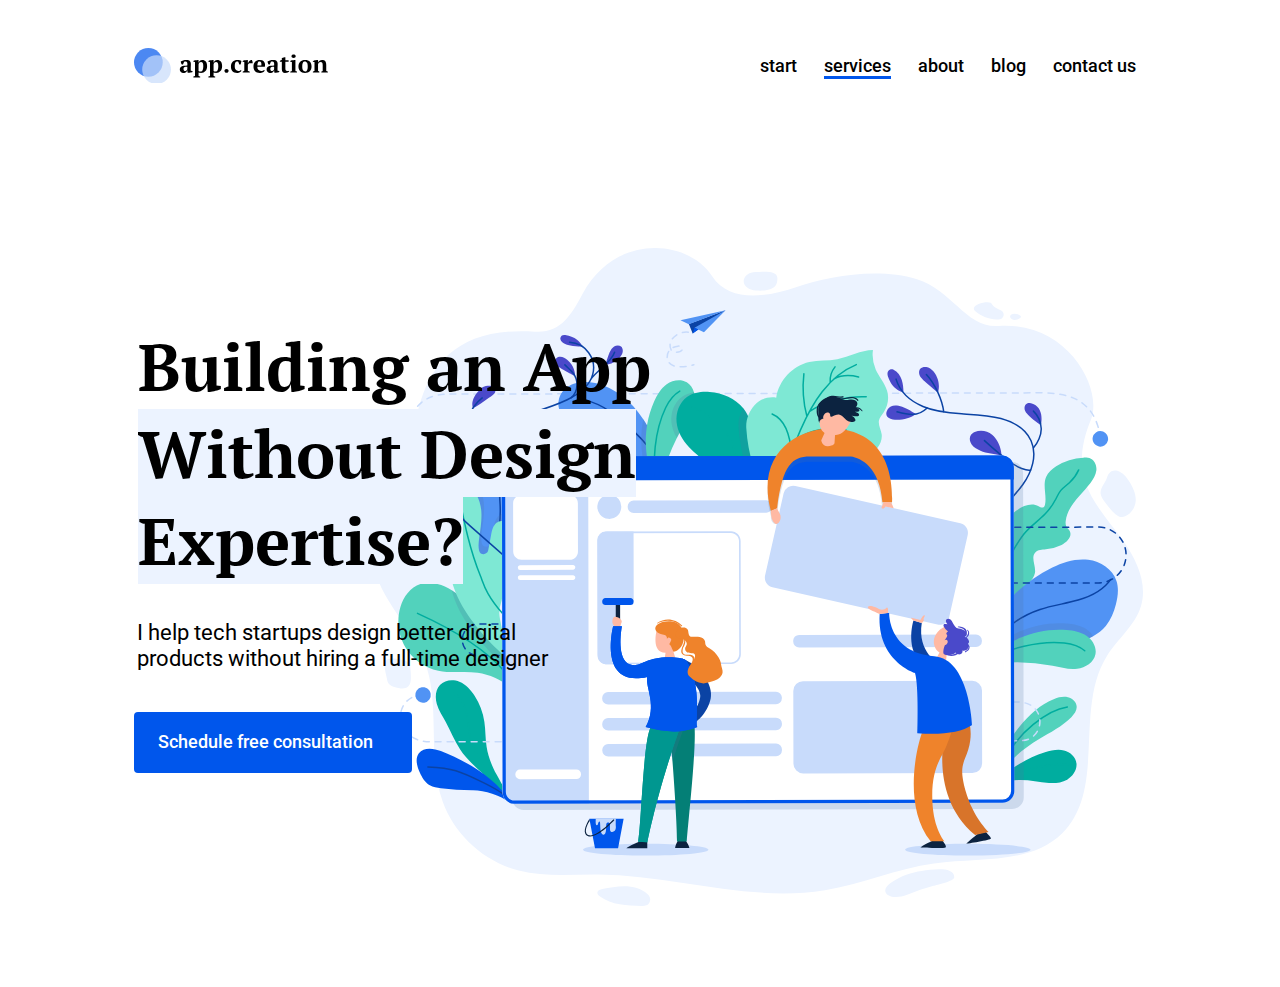
==== index.html @ 14b36df2 "исправлены ошибки" ====
<!DOCTYPE html>
<html>
<head>
  <meta charset="utf-8">
  <meta name="viewport" content="width=device-width, initial-scale=1">
  <title>app.creation</title>
  <link rel="stylesheet" href="https://fonts.googleapis.com/css2?family=Roboto:wght@400;500;700&display=swap" rel="stylesheet">
  <link rel="stylesheet" href="https://fonts.googleapis.com/css2?family=PT+Serif:wght@400;700&display=swap" rel="stylesheet">
  <link rel="stylesheet" href="fonts.css">
  <link rel="stylesheet" href="styles.css">
</head>
  <body>
    <div class="wrapper">
   <header class="header">
          <!--<div class="logo">app.creation</div>-->
          <div class="logo"></div>
          <nav class="menu">
               <a class="menu__item" href="#">start</a>
               <a class="menu__item menu__item_active" href="#">services</a>
               <a class="menu__item" href="#">about</a>
               <a class="menu__item" href="#">blog</a>
               <a class="menu__item" href="#">contact us</a>
         </nav>
   </header>
    <section class="main">
                <h1 class="main__title">Building an App
                  <span class="main__title-text_highlight">
                    Without Design Expertise?
                  </span>
                </h1>
                <p class="main__subtitle">I help tech startups design better digital products without hiring a&nbsp;full-time designer</p>
                <a class="main__button" href="#">
                  Schedule free consultation
                </a>
     </section>
   </div>
   </body>
</html>
---- fonts.css ----
@font-face {
    font-family: 'pt_serifbold';
    src: url('fonts/ptserif-bold-webfont.woff') format('woff');
    font-weight: normal;
    font-style: normal;

}




@font-face {
    font-family: 'pt_serifbold_italic';
    src: url('fonts/ptserif-bolditalic-webfont.woff') format('woff');
    font-weight: normal;
    font-style: normal;

}




@font-face {
    font-family: 'pt_serifitalic';
    src: url('fonts/ptserif-italic-webfont.woff') format('woff');
    font-weight: normal;
    font-style: normal;

}




@font-face {
    font-family: 'pt_serif';
    src: url('fonts/ptserif-regular-webfont.woff') format('woff');
    font-weight: normal;
    font-style: normal;

}



@font-face {
    font-family: 'robotobold';
    src: url('roboto-bold-webfont.woff') format('woff');
    font-weight: normal;
    font-style: normal;

}




@font-face {
    font-family: 'robotomedium';
    src: url('roboto-medium-webfont.woff') format('woff');
    font-weight: normal;
    font-style: normal;

}




@font-face {
    font-family: 'robotoregular';
    src: url('roboto-regular-webfont.woff') format('woff');
    font-weight: normal;
    font-style: normal;

}
---- styles.css ----
.title{
  font-family: Roboto, sans-serif;
}
.body{
  margin: 0;
}
.wrapper{
  margin: auto;
  width: 80%;
}
.header{
  padding: 40px 0;
  display: flex;
  justify-content: space-between;
  margin-bottom: 125px;
}
.logo{
  //padding: 40px 0;
  //font: bold 24px/31px PT Serif, arial, helvetica, sans-serif;
  width: 195px;
  height: 35px;
  background: url('img/logo.svg');
  background-size: 195px;
}
.menu{
  display: flex;
  align-items: center;
}
.menu__item{
  position: relative;
  margin-right: 27px;
  font: 500 18px/21px Roboto, arial, helvetica, sans-serif;
  color: #000;
  text-decoration: none;
  transition: opacity .5s;
 }
 .menu__item:last-child{
   margin-right: 9.7px;
 }
 .menu__item:after{
   position: absolute;
   display: block;
   content: '';
   left: 0;
   width: 100%;
   height: 3px;
   background: #0056EC;
   opacity: 0;
   transition: opacity .5s;
 }
 .menu__item:hover{
   opacity: 0.5;
 }
.menu__item:hover:after{
  position: absolute;
  display: block;
  content: '';
  left: 0;
  width: 100%;
  height: 3px;
  background: #0056EC;
}
 .menu__item:hover:after, .menu__item_active:after{
   opacity: 1;
 }
 .main{
   margin-right: 3px;
   padding: 75px 60% 206px 0;
   background: top right no-repeat url('img/Frame.svg');
   background-size: 770px;
 }
 .main__title{
   margin: 0 0 42px 4px;
   width:567px;
   height: 255px;
   font: bold 66px/87px PT Serif, arial, helvetica, sans-serif;
 }
 .main__subtitle{
   margin: 0 0 40px 3px;
   width: 455px;
   height: 52px;
   font: 400 22px/26px Roboto, arial, helvetica, sans-serif;
 }
 .main__button{
   width: 230px;
   height: 23px;
   display: inline-block;
   font: 500 18px/21px Roboto, arial, helvetica, sans-serif;
   color: #fff;
   background: #0056EC;
   padding: 19px 24px;
   text-decoration: none;
   border-radius: 4px;
   transition: opacity .5s;
 }
 .main__button:hover{
   opacity:.5;
 }
.main__title-text_highlight{
  background: #ECF3FF;
}
@media(min-width: 1170px){

}
@media(max-width: 768px){
  .menu{
    display: none;
  }
  .logo{
    width: 36px;
    height: 35px;
    background: url('img/logo2.svg');
  }
.header{
  margin-bottom: 28px;
}
.main{
  text-align: center;
  padding: 74% 0 0;
  background-size: 74%;
  background-position: top center;
}
.main__title{
  margin-bottom: 44px;
  font: bold 30px/39px Pt serif, arial, helvetica, sans-serif;
}
.main__subtitle{
  margin-bottom: 25px;
  font: 500 16px/19px Roboto, arial, helvetica, sans-serif;
}
.main__button{
  font: 500 14px/16px Roboto, arial, helvetica, sans-serif;
}
}
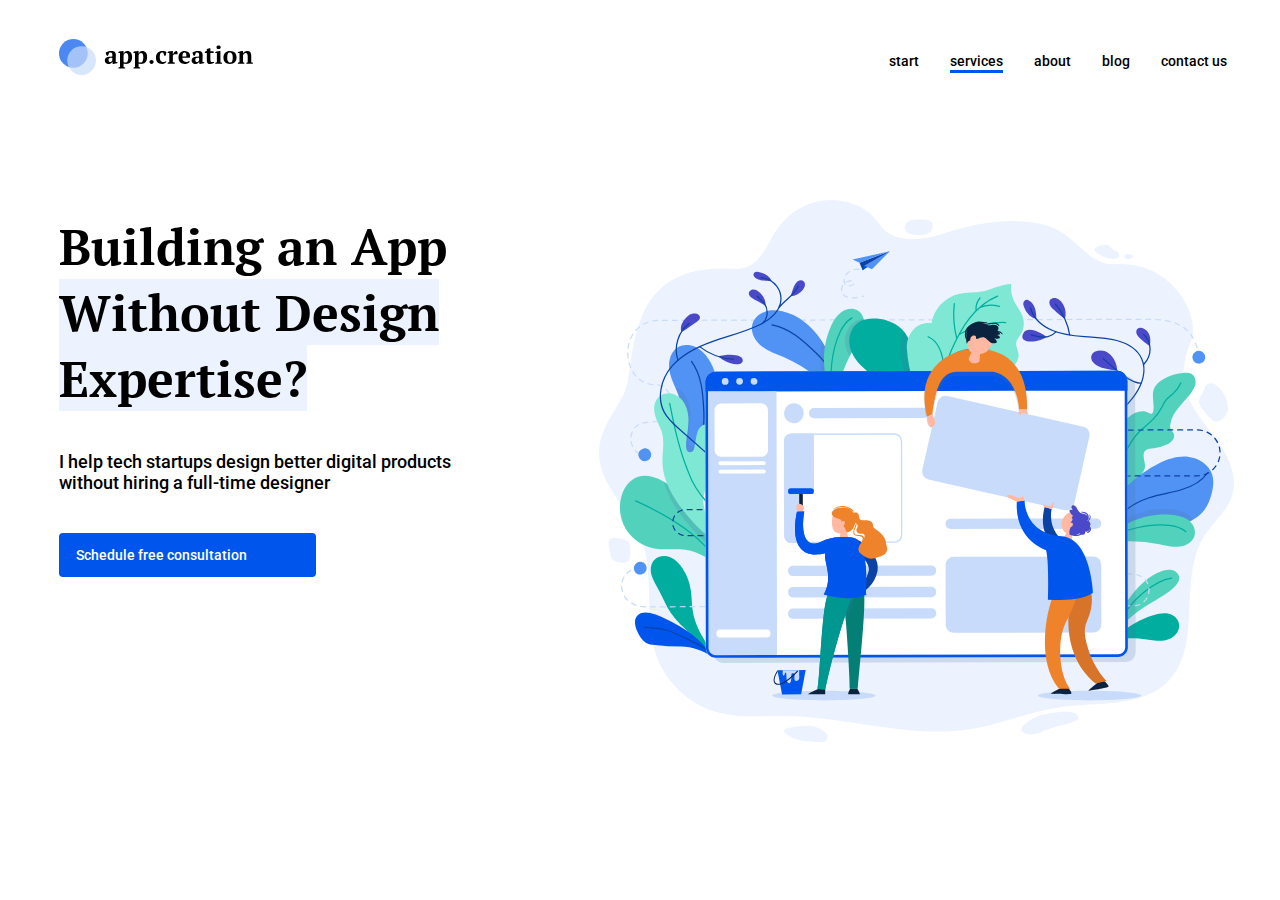
==== commit e53ccfc9: "адаптирование сайта" ====
--- a/index.html
+++ b/index.html
@@ -14,12 +14,18 @@
    <header class="header">
           <!--<div class="logo">app.creation</div>-->
           <div class="logo"></div>
+          <div class="hamburger-menu">
+  <label class="menu__btn" for="menu__toggle">
+    <span></span>
+  </label>
           <nav class="menu">
+            <ul class="menu__box">
                <a class="menu__item" href="#">start</a>
                <a class="menu__item menu__item_active" href="#">services</a>
                <a class="menu__item" href="#">about</a>
                <a class="menu__item" href="#">blog</a>
                <a class="menu__item" href="#">contact us</a>
+             </ul>
          </nav>
    </header>
     <section class="main">
--- a/styles.css
+++ b/styles.css
@@ -1,5 +1,5 @@
 .title{
-  font-family: Roboto, sans-serif;
+ font-family: Roboto, sans-serif;
 }
 .body{
   margin: 0;
@@ -9,18 +9,17 @@
   width: 80%;
 }
 .header{
-  padding: 40px 0;
+  padding: 32px 0;
   display: flex;
   justify-content: space-between;
   margin-bottom: 125px;
 }
 .logo{
-  //padding: 40px 0;
-  //font: bold 24px/31px PT Serif, arial, helvetica, sans-serif;
-  width: 195px;
+  width: 20%;
   height: 35px;
   background: url('img/logo.svg');
   background-size: 195px;
+  background-repeat: no-repeat;
 }
 .menu{
   display: flex;
@@ -28,14 +27,14 @@
 }
 .menu__item{
   position: relative;
-  margin-right: 27px;
+  margin-right: 25px;
   font: 500 18px/21px Roboto, arial, helvetica, sans-serif;
   color: #000;
   text-decoration: none;
   transition: opacity .5s;
  }
  .menu__item:last-child{
-   margin-right: 9.7px;
+   margin-right: 9px;
  }
  .menu__item:after{
    position: absolute;
@@ -64,31 +63,26 @@
    opacity: 1;
  }
  .main{
-   margin-right: 3px;
-   padding: 75px 60% 206px 0;
+   padding: 83px 60% 246px 0;
    background: top right no-repeat url('img/Frame.svg');
    background-size: 770px;
  }
  .main__title{
-   margin: 0 0 42px 4px;
-   width:567px;
-   height: 255px;
+   margin: 0 0 40px 0;
    font: bold 66px/87px PT Serif, arial, helvetica, sans-serif;
  }
  .main__subtitle{
-   margin: 0 0 40px 3px;
-   width: 455px;
-   height: 52px;
+   margin: 40px 0;
+   width: 70%;
    font: 400 22px/26px Roboto, arial, helvetica, sans-serif;
  }
  .main__button{
-   width: 230px;
-   height: 23px;
+   width: 36%;
    display: inline-block;
    font: 500 18px/21px Roboto, arial, helvetica, sans-serif;
    color: #fff;
    background: #0056EC;
-   padding: 19px 24px;
+   padding: 18px 24px;
    text-decoration: none;
    border-radius: 4px;
    transition: opacity .5s;
@@ -102,33 +96,192 @@
 @media(min-width: 1170px){
 
 }
+
+@media(max-width: 1919px){
+.wrapper{
+width: 69%;
+}
+.logo{
+  width: 30%;
+  padding: 0 0 10px 0;
+}
+.menu__item{
+  font: 500 14px/16px Roboto, arial, helvetica, sans-serif;
+}
+.header{
+padding: 30px 0;
+margin-bottom: 80px;
+}
+.main{
+padding: 20px 50px 140px 0;
+background-size: 55%;
+}
+.main__title{
+  font:bold 50px/66px PT Serif, arial, helvetica, sans-serif;
+  width: 50%;
+}
+.main__subtitle{
+font: 500 18px/21px Roboto, arial, helvetica, sans-serif;
+width: 40%;
+}
+.main__button{
+font: 500 14px/16px Roboto, arial, helvetica, sans-serif;
+width: 20%;
+padding: 14px 17px;
+}
+}
+@media(max-width: 1366px){
+.wrapper{
+  width: 93%;
+  margin-left: 4%;
+}
+.logo{
+  width: 30%;
+  padding: 0 0 10px 0;
+  margin-top: 3px;
+}
+.menu__item{
+font: 500 14px/16px Roboto, arial, helvetica, sans-serif;
+margin-right: 27px;
+}
+.header{
+  padding: 28px 0;
+  margin-bottom: 86px;
+}
+.main{
+  padding: 13px 60px 200px 0;
+  background-size: 54%;
+}
+.main__title{
+  font: bold 50px/66px Pt serif, arial, helvetica, sans-serif;
+  width: 50%;
+}
+.main__subtitle{
+font: 500 18px/21px Roboto, arial, helvetica, sans-serif;
+width: 40%;
+}
+.main__button{
+font: 500 14px/16px Roboto, arial, helvetica, sans-serif;
+width: 20%;
+padding: 14px 17px;
+}
+.menu__item:last-child{
+  margin-right: 7px;
+}
+}
 @media(max-width: 768px){
-  .menu{
+.menu{
     display: none;
   }
-  .logo{
-    width: 36px;
-    height: 35px;
+  .wrapper{
+    margin: 0 16px;
+    width: 91%
+  }
+.header{
+    margin-bottom: 17px;
+    padding: 13px 2px 0 2px;
+  }
+.logo{
     background: url('img/logo2.svg');
-  }
-.header{
-  margin-bottom: 28px;
-}
+    background-size: 36px;
+    background-repeat: no-repeat;
+  }
 .main{
   text-align: center;
-  padding: 74% 0 0;
-  background-size: 74%;
+  padding: 80% 20px 0 20px;
+  background-size: 85%;
   background-position: top center;
 }
 .main__title{
-  margin-bottom: 44px;
+  width: 90%;
+  margin: 0 1px 35px 15px;
   font: bold 30px/39px Pt serif, arial, helvetica, sans-serif;
 }
 .main__subtitle{
-  margin-bottom: 25px;
+  margin: 0 24px 25px 27px;
+  width: 83%;
   font: 500 16px/19px Roboto, arial, helvetica, sans-serif;
 }
 .main__button{
+  display: inline-block;
+  width: 59%;
+  margin-right: 4px;
+  padding: 15px 19px;
   font: 500 14px/16px Roboto, arial, helvetica, sans-serif;
 }
-}
+#menu__toggle {
+  opacity: 0;
+}
+.menu__btn {
+  display: flex;
+  align-items: center;
+  position: absolute;
+  top: 33px;
+  right: 24px;
+  width: 25px;
+  height: 17px;
+  cursor: pointer;
+  z-index: 1;
+}
+.menu__btn > span,
+.menu__btn > span::before,
+.menu__btn > span::after {
+  display: block;
+  position: absolute;
+  width: 100%;
+  height: 3px;
+  background: #0056EC;
+}
+.menu__btn > span::before {
+  content: '';
+  top: -8px;
+  background: #0056EC;
+}
+.menu__btn > span::after {
+  content: '';
+  top: 8px;
+  background: #0056EC;
+}
+.menu__box {
+  display: block;
+  position: fixed;
+  visibility: hidden;
+  top: 0;
+  left: -100%;
+  width: 300px;
+  height: 100%;
+  margin: 0;
+  padding: 80px 0;
+  list-style: none;
+  text-align: center;
+  background-color: #ECEFF1;
+  box-shadow: 1px 0px 6px rgba(0, 0, 0, .2);
+}
+.menu__item {
+  display: block;
+  padding: 12px 24px;
+  color: #333;
+  font-family: 'Roboto', sans-serif;
+  font-size: 20px;
+  font-weight: 600;
+  text-decoration: none;
+}
+.menu__item:hover {
+  background-color: #CFD8DC;
+}
+#menu__toggle:checked ~ .menu__btn > span {
+  transform: rotate(45deg);
+}
+#menu__toggle:checked ~ .menu__btn > span::before {
+  top: 0;
+  transform: rotate(0);
+}
+#menu__toggle:checked ~ .menu__btn > span::after {
+  top: 0;
+  transform: rotate(90deg);
+}
+#menu__toggle:checked ~ .menu__box {
+  visibility: visible;
+  left: 0;
+}
+}
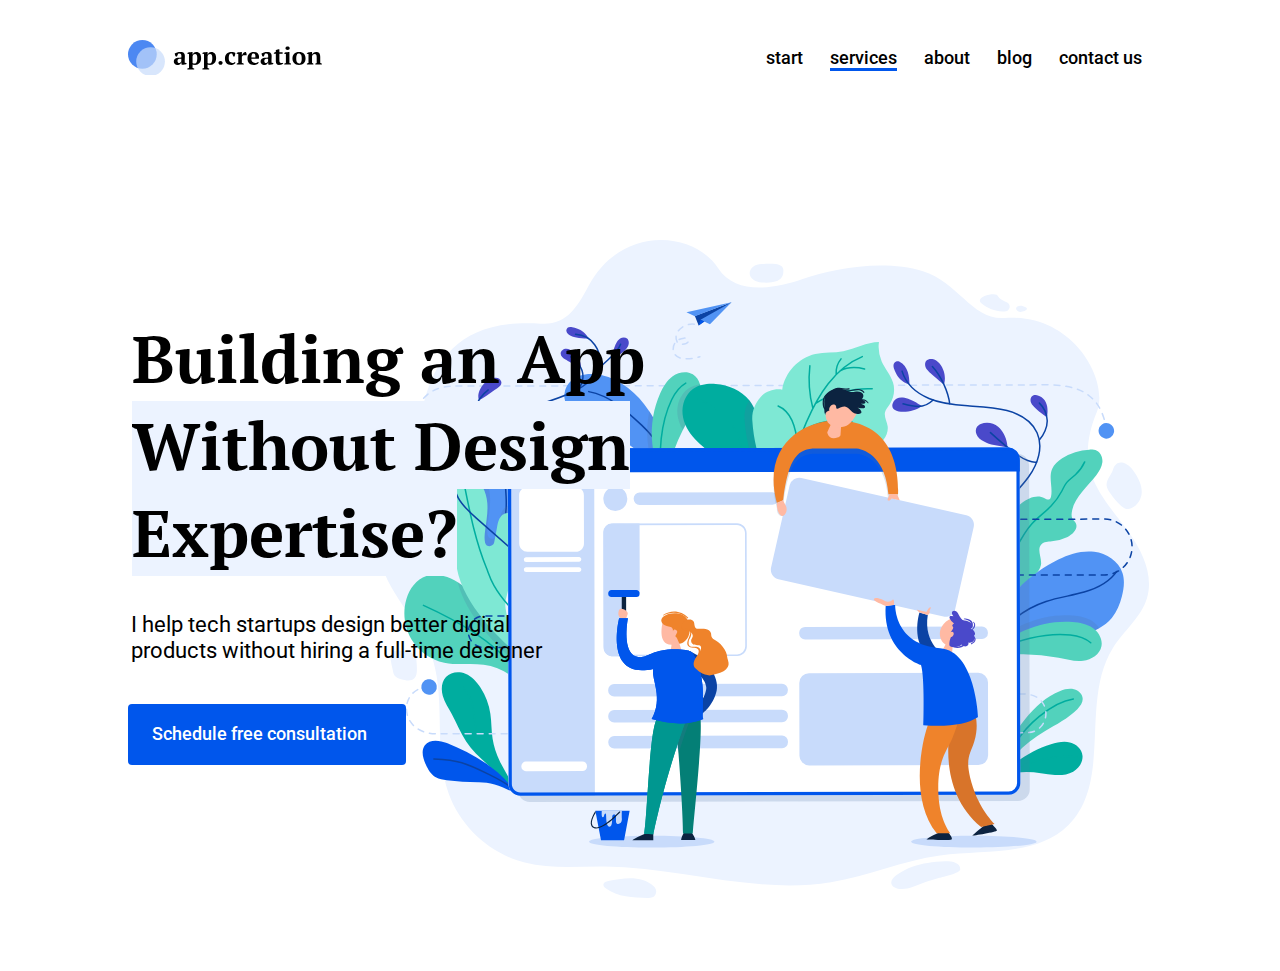
==== commit 166be933: "Revert "изменения"" ====
--- a/index.html
+++ b/index.html
@@ -14,18 +14,12 @@
    <header class="header">
           <!--<div class="logo">app.creation</div>-->
           <div class="logo"></div>
-          <div class="hamburger-menu">
-  <label class="menu__btn" for="menu__toggle">
-    <span></span>
-  </label>
           <nav class="menu">
-            <ul class="menu__box">
                <a class="menu__item" href="#">start</a>
                <a class="menu__item menu__item_active" href="#">services</a>
                <a class="menu__item" href="#">about</a>
                <a class="menu__item" href="#">blog</a>
                <a class="menu__item" href="#">contact us</a>
-             </ul>
          </nav>
    </header>
     <section class="main">
--- a/styles.css
+++ b/styles.css
@@ -1,7 +1,7 @@
 .title{
- font-family: Roboto, sans-serif;
+  font-family: Roboto, sans-serif;
 }
-.body{
+body{
   margin: 0;
 }
 .wrapper{
@@ -9,17 +9,18 @@
   width: 80%;
 }
 .header{
-  padding: 32px 0;
+  padding: 40px 0;
   display: flex;
   justify-content: space-between;
   margin-bottom: 125px;
 }
 .logo{
-  width: 20%;
+  //padding: 40px 0;
+  //font: bold 24px/31px PT Serif, arial, helvetica, sans-serif;
+  width: 195px;
   height: 35px;
   background: url('img/logo.svg');
   background-size: 195px;
-  background-repeat: no-repeat;
 }
 .menu{
   display: flex;
@@ -27,14 +28,14 @@
 }
 .menu__item{
   position: relative;
-  margin-right: 25px;
+  margin-right: 27px;
   font: 500 18px/21px Roboto, arial, helvetica, sans-serif;
   color: #000;
   text-decoration: none;
   transition: opacity .5s;
  }
  .menu__item:last-child{
-   margin-right: 9px;
+   margin-right: 9.7px;
  }
  .menu__item:after{
    position: absolute;
@@ -63,26 +64,31 @@
    opacity: 1;
  }
  .main{
-   padding: 83px 60% 246px 0;
+   margin-right: 3px;
+   padding: 75px 60% 206px 0;
    background: top right no-repeat url('img/Frame.svg');
    background-size: 770px;
  }
  .main__title{
-   margin: 0 0 40px 0;
+   margin: 0 0 42px 4px;
+   width:567px;
+   height: 255px;
    font: bold 66px/87px PT Serif, arial, helvetica, sans-serif;
  }
  .main__subtitle{
-   margin: 40px 0;
-   width: 70%;
+   margin: 0 0 40px 3px;
+   width: 455px;
+   height: 52px;
    font: 400 22px/26px Roboto, arial, helvetica, sans-serif;
  }
  .main__button{
-   width: 36%;
+   width: 230px;
+   height: 23px;
    display: inline-block;
    font: 500 18px/21px Roboto, arial, helvetica, sans-serif;
    color: #fff;
    background: #0056EC;
-   padding: 18px 24px;
+   padding: 19px 24px;
    text-decoration: none;
    border-radius: 4px;
    transition: opacity .5s;
@@ -93,195 +99,3 @@
 .main__title-text_highlight{
   background: #ECF3FF;
 }
-@media(min-width: 1170px){
-
-}
-
-@media(max-width: 1919px){
-.wrapper{
-width: 69%;
-}
-.logo{
-  width: 30%;
-  padding: 0 0 10px 0;
-}
-.menu__item{
-  font: 500 14px/16px Roboto, arial, helvetica, sans-serif;
-}
-.header{
-padding: 30px 0;
-margin-bottom: 80px;
-}
-.main{
-padding: 20px 50px 140px 0;
-background-size: 55%;
-}
-.main__title{
-  font:bold 50px/66px PT Serif, arial, helvetica, sans-serif;
-  width: 50%;
-}
-.main__subtitle{
-font: 500 18px/21px Roboto, arial, helvetica, sans-serif;
-width: 40%;
-}
-.main__button{
-font: 500 14px/16px Roboto, arial, helvetica, sans-serif;
-width: 20%;
-padding: 14px 17px;
-}
-}
-@media(max-width: 1366px){
-.wrapper{
-  width: 93%;
-  margin-left: 4%;
-}
-.logo{
-  width: 30%;
-  padding: 0 0 10px 0;
-  margin-top: 3px;
-}
-.menu__item{
-font: 500 14px/16px Roboto, arial, helvetica, sans-serif;
-margin-right: 27px;
-}
-.header{
-  padding: 28px 0;
-  margin-bottom: 86px;
-}
-.main{
-  padding: 13px 60px 200px 0;
-  background-size: 54%;
-}
-.main__title{
-  font: bold 50px/66px Pt serif, arial, helvetica, sans-serif;
-  width: 50%;
-}
-.main__subtitle{
-font: 500 18px/21px Roboto, arial, helvetica, sans-serif;
-width: 40%;
-}
-.main__button{
-font: 500 14px/16px Roboto, arial, helvetica, sans-serif;
-width: 20%;
-padding: 14px 17px;
-}
-.menu__item:last-child{
-  margin-right: 7px;
-}
-}
-@media(max-width: 768px){
-.menu{
-    display: none;
-  }
-  .wrapper{
-    margin: 0 16px;
-    width: 91%
-  }
-.header{
-    margin-bottom: 17px;
-    padding: 13px 2px 0 2px;
-  }
-.logo{
-    background: url('img/logo2.svg');
-    background-size: 36px;
-    background-repeat: no-repeat;
-  }
-.main{
-  text-align: center;
-  padding: 80% 20px 0 20px;
-  background-size: 85%;
-  background-position: top center;
-}
-.main__title{
-  width: 90%;
-  margin: 0 1px 35px 15px;
-  font: bold 30px/39px Pt serif, arial, helvetica, sans-serif;
-}
-.main__subtitle{
-  margin: 0 24px 25px 27px;
-  width: 83%;
-  font: 500 16px/19px Roboto, arial, helvetica, sans-serif;
-}
-.main__button{
-  display: inline-block;
-  width: 59%;
-  margin-right: 4px;
-  padding: 15px 19px;
-  font: 500 14px/16px Roboto, arial, helvetica, sans-serif;
-}
-#menu__toggle {
-  opacity: 0;
-}
-.menu__btn {
-  display: flex;
-  align-items: center;
-  position: absolute;
-  top: 33px;
-  right: 24px;
-  width: 25px;
-  height: 17px;
-  cursor: pointer;
-  z-index: 1;
-}
-.menu__btn > span,
-.menu__btn > span::before,
-.menu__btn > span::after {
-  display: block;
-  position: absolute;
-  width: 100%;
-  height: 3px;
-  background: #0056EC;
-}
-.menu__btn > span::before {
-  content: '';
-  top: -8px;
-  background: #0056EC;
-}
-.menu__btn > span::after {
-  content: '';
-  top: 8px;
-  background: #0056EC;
-}
-.menu__box {
-  display: block;
-  position: fixed;
-  visibility: hidden;
-  top: 0;
-  left: -100%;
-  width: 300px;
-  height: 100%;
-  margin: 0;
-  padding: 80px 0;
-  list-style: none;
-  text-align: center;
-  background-color: #ECEFF1;
-  box-shadow: 1px 0px 6px rgba(0, 0, 0, .2);
-}
-.menu__item {
-  display: block;
-  padding: 12px 24px;
-  color: #333;
-  font-family: 'Roboto', sans-serif;
-  font-size: 20px;
-  font-weight: 600;
-  text-decoration: none;
-}
-.menu__item:hover {
-  background-color: #CFD8DC;
-}
-#menu__toggle:checked ~ .menu__btn > span {
-  transform: rotate(45deg);
-}
-#menu__toggle:checked ~ .menu__btn > span::before {
-  top: 0;
-  transform: rotate(0);
-}
-#menu__toggle:checked ~ .menu__btn > span::after {
-  top: 0;
-  transform: rotate(90deg);
-}
-#menu__toggle:checked ~ .menu__box {
-  visibility: visible;
-  left: 0;
-}
-}
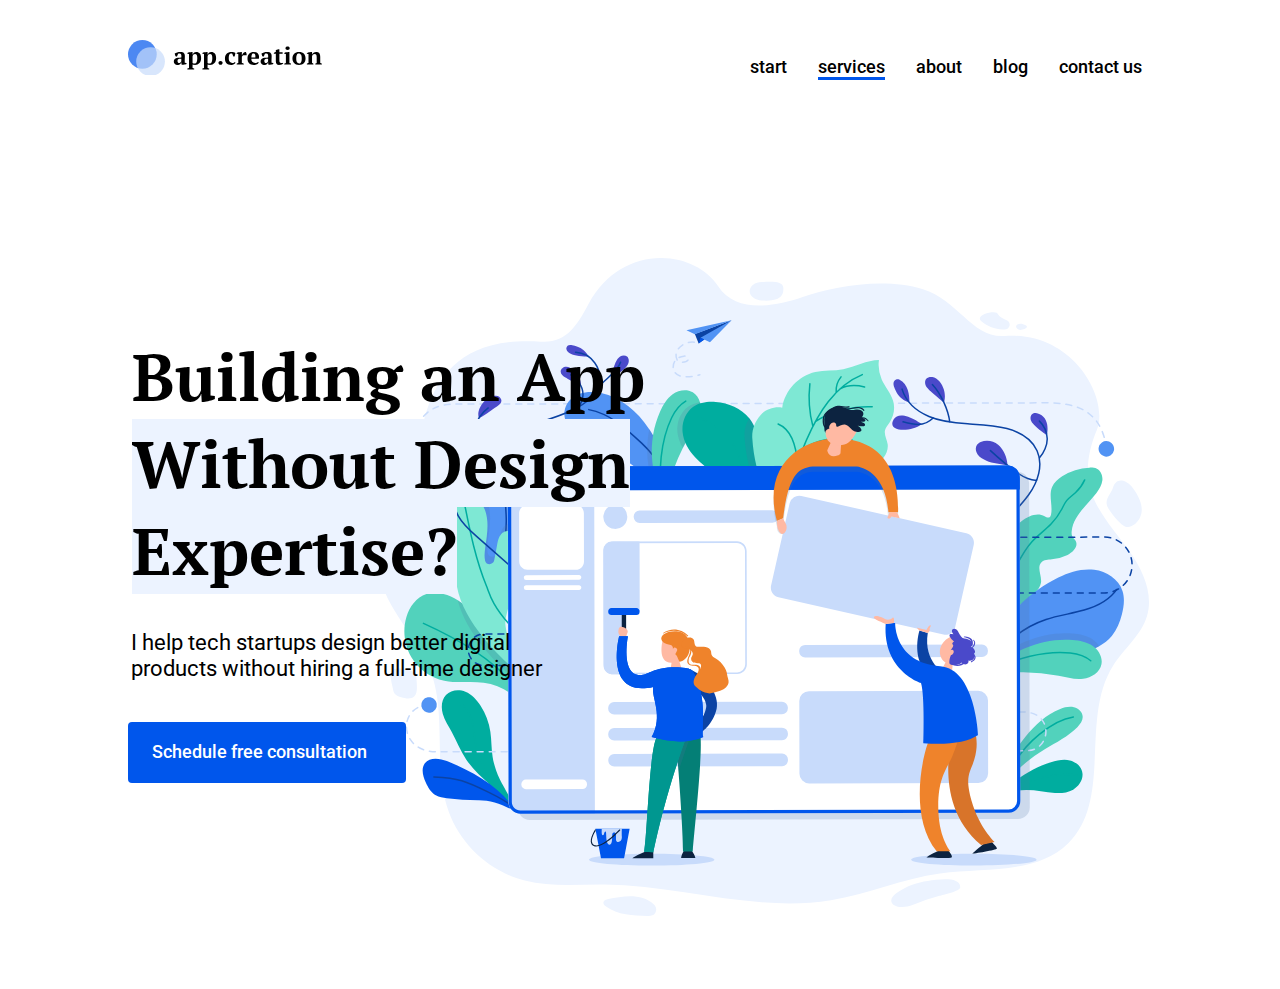
==== commit 25bfc874: "Update index.html" ====
--- a/index.html
+++ b/index.html
@@ -11,15 +11,25 @@
 </head>
   <body>
     <div class="wrapper">
+      <div class="wrap">
+        <div class="square" />
+      </div>
+
    <header class="header">
           <!--<div class="logo">app.creation</div>-->
           <div class="logo"></div>
+          <div class="hamburger-menu">
+  <label class="menu__btn" for="menu__toggle">
+    <span></span>
+  </label>
           <nav class="menu">
+            <ul class="menu__box">
                <a class="menu__item" href="#">start</a>
                <a class="menu__item menu__item_active" href="#">services</a>
                <a class="menu__item" href="#">about</a>
                <a class="menu__item" href="#">blog</a>
                <a class="menu__item" href="#">contact us</a>
+             </ul>
          </nav>
    </header>
     <section class="main">
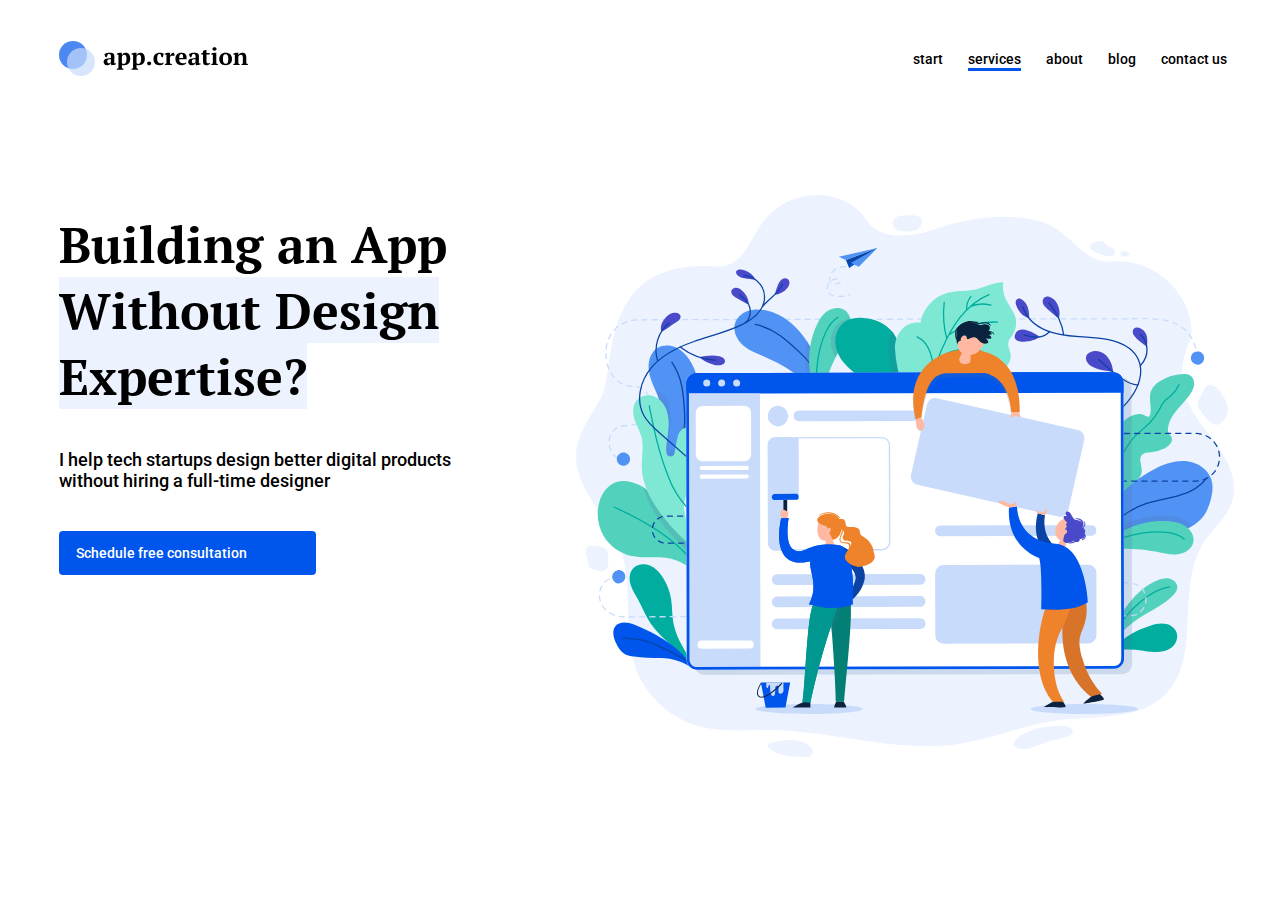
==== commit 3ceabc3e: "Update index.html" ====
--- a/index.html
+++ b/index.html
@@ -4,21 +4,16 @@
   <meta charset="utf-8">
   <meta name="viewport" content="width=device-width, initial-scale=1">
   <title>app.creation</title>
-  <link rel="stylesheet" href="https://fonts.googleapis.com/css2?family=Roboto:wght@400;500;700&display=swap" rel="stylesheet">
-  <link rel="stylesheet" href="https://fonts.googleapis.com/css2?family=PT+Serif:wght@400;700&display=swap" rel="stylesheet">
+  <link rel="stylesheet" href="https://fonts.googleapis.com/css2?family=Roboto:wght@400;500;700&display=swap">
+  <link rel="stylesheet" href="https://fonts.googleapis.com/css2?family=PT+Serif:wght@400;700&display=swap">
   <link rel="stylesheet" href="fonts.css">
   <link rel="stylesheet" href="styles.css">
 </head>
   <body>
     <div class="wrapper">
-      <div class="wrap">
-        <div class="square" />
-      </div>
-
    <header class="header">
-          <!--<div class="logo">app.creation</div>-->
           <div class="logo"></div>
-          <div class="hamburger-menu">
+          <div class="hamburger-menu"></div>
   <label class="menu__btn" for="menu__toggle">
     <span></span>
   </label>
--- a/styles.css
+++ b/styles.css
@@ -1,26 +1,38 @@
 .title{
-  font-family: Roboto, sans-serif;
-}
-body{
+ font-family: Roboto, sans-serif;
+}
+.body{
   margin: 0;
 }
 .wrapper{
   margin: auto;
   width: 80%;
 }
+.wrap {
+  position: relative;
+}
+
+.square {
+  position: absolute;
+  width: 50px;
+  height: 50px;
+  background: red;
+  animation: goodMove 3s infinite ease-in-out;
+}
+
 .header{
-  padding: 40px 0;
+  padding: 24px 0;
   display: flex;
   justify-content: space-between;
-  margin-bottom: 125px;
+  margin-bottom: 130px;
 }
 .logo{
-  //padding: 40px 0;
-  //font: bold 24px/31px PT Serif, arial, helvetica, sans-serif;
-  width: 195px;
+  width: 20%;
   height: 35px;
   background: url('img/logo.svg');
-  background-size: 195px;
+  background-size: 190px;
+  background-repeat: no-repeat;
+  margin-top: 8px;
 }
 .menu{
   display: flex;
@@ -28,14 +40,14 @@
 }
 .menu__item{
   position: relative;
-  margin-right: 27px;
+  margin-right: 21px;
   font: 500 18px/21px Roboto, arial, helvetica, sans-serif;
   color: #000;
   text-decoration: none;
   transition: opacity .5s;
  }
  .menu__item:last-child{
-   margin-right: 9.7px;
+   margin-right: 2px;
  }
  .menu__item:after{
    position: absolute;
@@ -64,31 +76,26 @@
    opacity: 1;
  }
  .main{
-   margin-right: 3px;
-   padding: 75px 60% 206px 0;
+   padding: 73px 60% 246px 0;
    background: top right no-repeat url('img/Frame.svg');
    background-size: 770px;
  }
  .main__title{
-   margin: 0 0 42px 4px;
-   width:567px;
-   height: 255px;
+   margin: 0 0 40px 0;
    font: bold 66px/87px PT Serif, arial, helvetica, sans-serif;
  }
  .main__subtitle{
-   margin: 0 0 40px 3px;
-   width: 455px;
-   height: 52px;
+   margin: 40px 0;
+   width: 70%;
    font: 400 22px/26px Roboto, arial, helvetica, sans-serif;
  }
  .main__button{
-   width: 230px;
-   height: 23px;
+   width: 36%;
    display: inline-block;
    font: 500 18px/21px Roboto, arial, helvetica, sans-serif;
    color: #fff;
    background: #0056EC;
-   padding: 19px 24px;
+   padding: 18px 24px;
    text-decoration: none;
    border-radius: 4px;
    transition: opacity .5s;
@@ -99,3 +106,195 @@
 .main__title-text_highlight{
   background: #ECF3FF;
 }
+@media(min-width: 1170px){
+
+}
+
+@media(max-width: 1919px){
+.wrapper{
+width: 69%;
+}
+.logo{
+  width: 30%;
+  padding: 0 0 10px 0;
+}
+.menu__item{
+  font: 500 14px/16px Roboto, arial, helvetica, sans-serif;
+}
+.header{
+padding: 22px 0;
+margin-bottom: 90px;
+}
+.main{
+padding: 15px 50px 140px 0;
+background-size: 55%;
+}
+.main__title{
+  font:bold 50px/66px PT Serif, arial, helvetica, sans-serif;
+  width: 50%;
+}
+.main__subtitle{
+font: 500 18px/21px Roboto, arial, helvetica, sans-serif;
+width: 40%;
+}
+.main__button{
+font: 500 14px/16px Roboto, arial, helvetica, sans-serif;
+width: 20%;
+padding: 14px 17px;
+}
+}
+@media(max-width: 1366px){
+.wrapper{
+  width: 93%;
+  margin-left: 4%;
+}
+.logo{
+  width: 30%;
+  padding: 0 0 10px 0;
+  margin-top: 10px;
+}
+.menu__item{
+font: 500 14px/16px Roboto, arial, helvetica, sans-serif;
+margin-right: 21px;
+}
+.header{
+  padding: 23px 0;
+  margin-bottom: 86px;
+}
+.main{
+  padding: 16px 60px 200px 0;
+  background-size: 56%;
+}
+.main__title{
+  font: bold 50px/66px Pt serif, arial, helvetica, sans-serif;
+  width: 50%;
+}
+.main__subtitle{
+font: 500 18px/21px Roboto, arial, helvetica, sans-serif;
+width: 40%;
+}
+.main__button{
+font: 500 14px/16px Roboto, arial, helvetica, sans-serif;
+width: 20%;
+padding: 14px 17px;
+}
+.menu__item:last-child{
+  margin-right: 7px;
+}
+}
+@media(max-width: 768px){
+.menu{
+    display: none;
+  }
+  .wrapper{
+    margin: 0 16px;
+    width: 91%
+  }
+.header{
+    margin-bottom: 16px;
+    padding: 7px 0 0 0;
+  }
+.logo{
+    background: url('img/logo2.svg');
+    background-size: 36px;
+    background-repeat: no-repeat;
+  }
+.main{
+  text-align: center;
+  padding: 80% 16px 0 20px;
+  background-size: 85%;
+  background-position: top center;
+}
+.main__title{
+  width: 90%;
+  margin: 0 1px 35px 15px;
+  font: bold 30px/39px Pt serif, arial, helvetica, sans-serif;
+}
+.main__subtitle{
+  margin: 0 24px 25px 27px;
+  width: 83%;
+  font: 500 16px/19px Roboto, arial, helvetica, sans-serif;
+}
+.main__button{
+  display: inline-block;
+  width: 59%;
+  margin-right: 4px;
+  padding: 15px 19px;
+  font: 500 14px/16px Roboto, arial, helvetica, sans-serif;
+}
+#menu__toggle {
+  opacity: 0;
+}
+.menu__btn {
+  display: flex;
+  align-items: center;
+  position: absolute;
+  top: 33px;
+  right: 25px;
+  width: 25px;
+  height: 15px;
+  cursor: pointer;
+  z-index: 1;
+}
+.menu__btn > span,
+.menu__btn > span::before,
+.menu__btn > span::after {
+  display: block;
+  position: absolute;
+  width: 100%;
+  height: 3px;
+  background: #0056EC;
+}
+.menu__btn > span::before {
+  content: '';
+  top: -8px;
+  background: #0056EC;
+}
+.menu__btn > span::after {
+  content: '';
+  top: 8px;
+  background: #0056EC;
+}
+.menu__box {
+  display: block;
+  position: fixed;
+  visibility: hidden;
+  top: 0;
+  left: -100%;
+  width: 300px;
+  height: 100%;
+  margin: 0;
+  padding: 80px 0;
+  list-style: none;
+  text-align: center;
+  background-color: #ECEFF1;
+  box-shadow: 1px 0px 6px rgba(0, 0, 0, .2);
+}
+.menu__item {
+  display: block;
+  padding: 12px 24px;
+  color: #333;
+  font-family: 'Roboto', sans-serif;
+  font-size: 20px;
+  font-weight: 600;
+  text-decoration: none;
+}
+.menu__item:hover {
+  background-color: #CFD8DC;
+}
+#menu__toggle:checked ~ .menu__btn > span {
+  transform: rotate(45deg);
+}
+#menu__toggle:checked ~ .menu__btn > span::before {
+  top: 0;
+  transform: rotate(0);
+}
+#menu__toggle:checked ~ .menu__btn > span::after {
+  top: 0;
+  transform: rotate(90deg);
+}
+#menu__toggle:checked ~ .menu__box {
+  visibility: visible;
+  left: 0;
+}
+}
